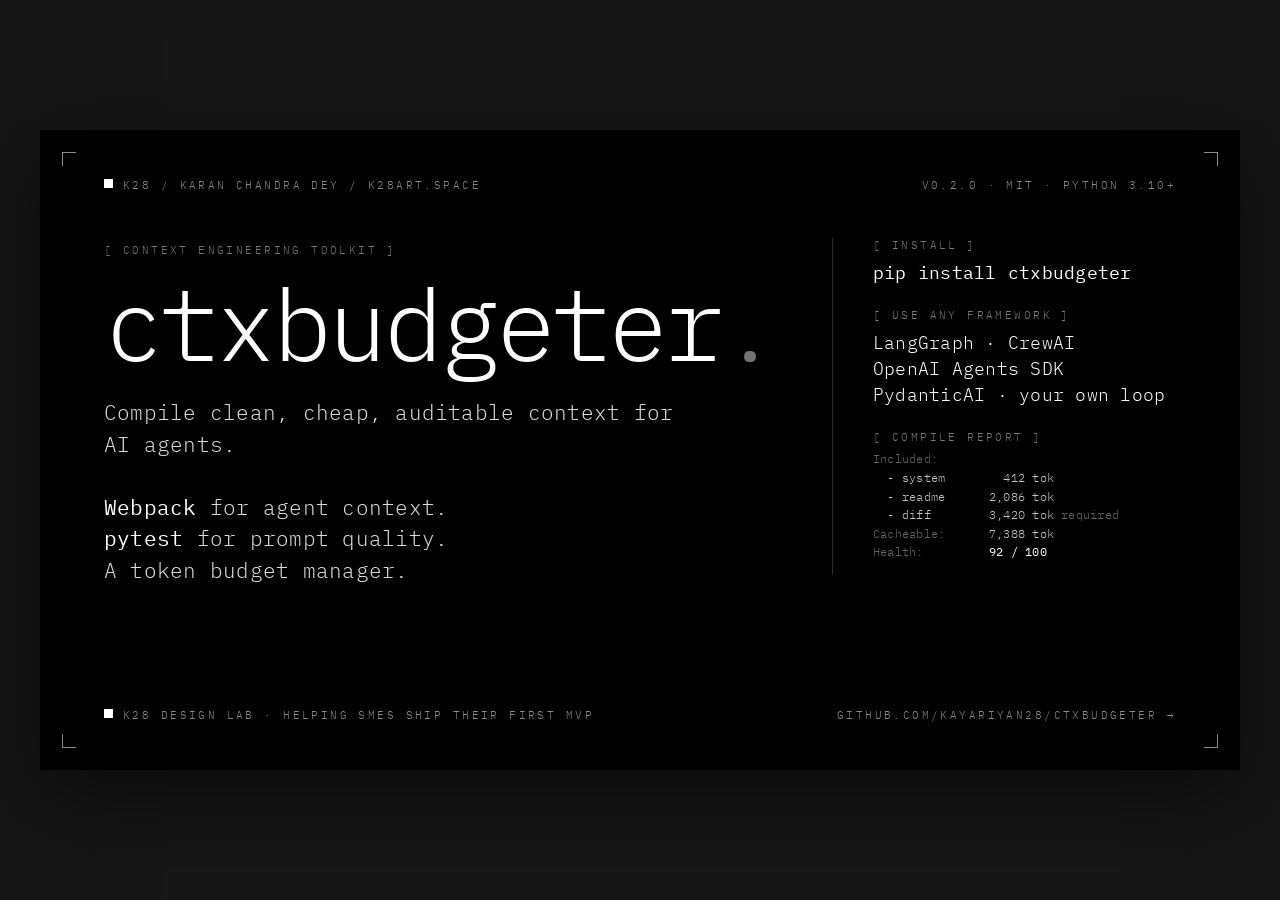
==== docs/banner.html @ b4477564 "docs: add README banner image (1280×640, K28 design)" ====
<!DOCTYPE html>
<html lang="en">
<head>
  <meta charset="UTF-8" />
  <title>ctxbudgeter — README banner (1280×640)</title>
  <link rel="preconnect" href="https://fonts.googleapis.com" />
  <link rel="preconnect" href="https://fonts.gstatic.com" crossorigin />
  <link href="https://fonts.googleapis.com/css2?family=IBM+Plex+Mono:wght@200;300;400;500&display=swap" rel="stylesheet" />
  <style>
    * { box-sizing: border-box; }
    html, body { margin: 0; padding: 0; }
    body {
      background: #161616;
      font-family: 'IBM Plex Mono', monospace;
      font-weight: 300;
      color: #fff;
      display: flex; align-items: center; justify-content: center;
      min-height: 100vh; padding: 40px;
    }

    .card {
      width: 1280px; height: 640px;
      background: #000;
      color: #fff;
      position: relative;
      padding: 56px 64px;
      overflow: hidden;
      box-shadow: 0 24px 80px rgba(0,0,0,0.55);
      letter-spacing: 0.015em;
    }

    .crop { position: absolute; width: 14px; height: 14px; opacity: 0.55; }
    .crop.tl { top: 22px; left: 22px;   border-left: 1px solid #fff; border-top: 1px solid #fff; }
    .crop.tr { top: 22px; right: 22px;  border-right: 1px solid #fff; border-top: 1px solid #fff; }
    .crop.bl { bottom: 22px; left: 22px;  border-left: 1px solid #fff; border-bottom: 1px solid #fff; }
    .crop.br { bottom: 22px; right: 22px; border-right: 1px solid #fff; border-bottom: 1px solid #fff; }

    .marker {
      display: inline-block; width: 9px; height: 9px;
      background: #fff; margin-right: 10px; vertical-align: 1px;
    }

    .header, .footer {
      position: absolute; left: 64px; right: 64px;
      display: flex; justify-content: space-between; align-items: center;
      font-size: 11px; letter-spacing: 0.22em; text-transform: uppercase;
      color: rgba(255,255,255,0.55);
    }
    .header { top: 48px; }
    .footer { bottom: 48px; }

    .body-area {
      position: absolute;
      top: 108px; left: 64px; right: 64px; bottom: 108px;
      display: grid;
      grid-template-columns: 1.35fr 1fr;
      column-gap: 56px;
      align-items: start;
    }

    .label {
      font-size: 11px; letter-spacing: 0.22em; text-transform: uppercase;
      color: rgba(255,255,255,0.48);
    }

    .h0 {
      font-size: 100px; font-weight: 300; line-height: 0.95;
      letter-spacing: -0.04em; margin: 18px 0 0 0;
    }

    .tagline {
      font-size: 21px; line-height: 1.5;
      color: rgba(255,255,255,0.86);
      margin-top: 26px; max-width: 600px;
    }
    .tagline .em { color: #fff; font-weight: 400; }

    .right-col {
      border-left: 1px solid rgba(255,255,255,0.18);
      padding-left: 40px;
      display: flex; flex-direction: column; gap: 22px;
    }
    .field .v { font-size: 18px; line-height: 1.45; color: #fff; margin-top: 8px; }
    .field .v.code { font-family: 'IBM Plex Mono', monospace; font-weight: 400; }

    .preview {
      font-family: 'IBM Plex Mono', monospace;
      font-size: 12px; line-height: 1.55;
      color: rgba(255,255,255,0.78);
      white-space: pre; margin-top: 6px;
    }
    .preview .ok { color: #fff; font-weight: 400; }
    .preview .dim { color: rgba(255,255,255,0.4); }

    @media print { body { background: #fff; padding: 0; min-height: 0; } .card { box-shadow: none; } }
  </style>
</head>
<body>

<section class="card">
  <span class="crop tl"></span><span class="crop tr"></span>
  <span class="crop bl"></span><span class="crop br"></span>

  <div class="header">
    <span><span class="marker"></span>K28  /  KARAN CHANDRA DEY  /  k28art.space</span>
    <span>V0.2.0  ·  MIT  ·  PYTHON 3.10+</span>
  </div>

  <div class="body-area">
    <div>
      <span class="label">[ CONTEXT ENGINEERING TOOLKIT ]</span>
      <h1 class="h0">ctxbudgeter<span style="opacity: 0.45">.</span></h1>
      <p class="tagline">
        Compile clean, cheap, auditable context for AI agents.<br/><br/>
        <span class="em">Webpack</span> for agent context.<br/>
        <span class="em">pytest</span> for prompt quality.<br/>
        A token budget manager.
      </p>
    </div>

    <div class="right-col">
      <div class="field">
        <div class="label">[ INSTALL ]</div>
        <div class="v code">pip install ctxbudgeter</div>
      </div>

      <div class="field">
        <div class="label">[ USE ANY FRAMEWORK ]</div>
        <div class="v">LangGraph  ·  CrewAI<br/>OpenAI Agents SDK<br/>PydanticAI  ·  your own loop</div>
      </div>

      <div class="field">
        <div class="label">[ COMPILE REPORT ]</div>
<pre class="preview"><span class="dim">Included:</span>
  - system        412 tok
  - readme      2,086 tok
  - diff        3,420 tok <span class="dim">required</span>
<span class="dim">Cacheable:</span>      7,388 tok
<span class="dim">Health:</span>         <span class="ok">92 / 100</span></pre>
      </div>
    </div>
  </div>

  <div class="footer">
    <span><span class="marker"></span>K28 DESIGN LAB  ·  HELPING SMEs SHIP THEIR FIRST MVP</span>
    <span>GITHUB.COM/KAYARIYAN28/CTXBUDGETER  →</span>
  </div>
</section>

</body>
</html>
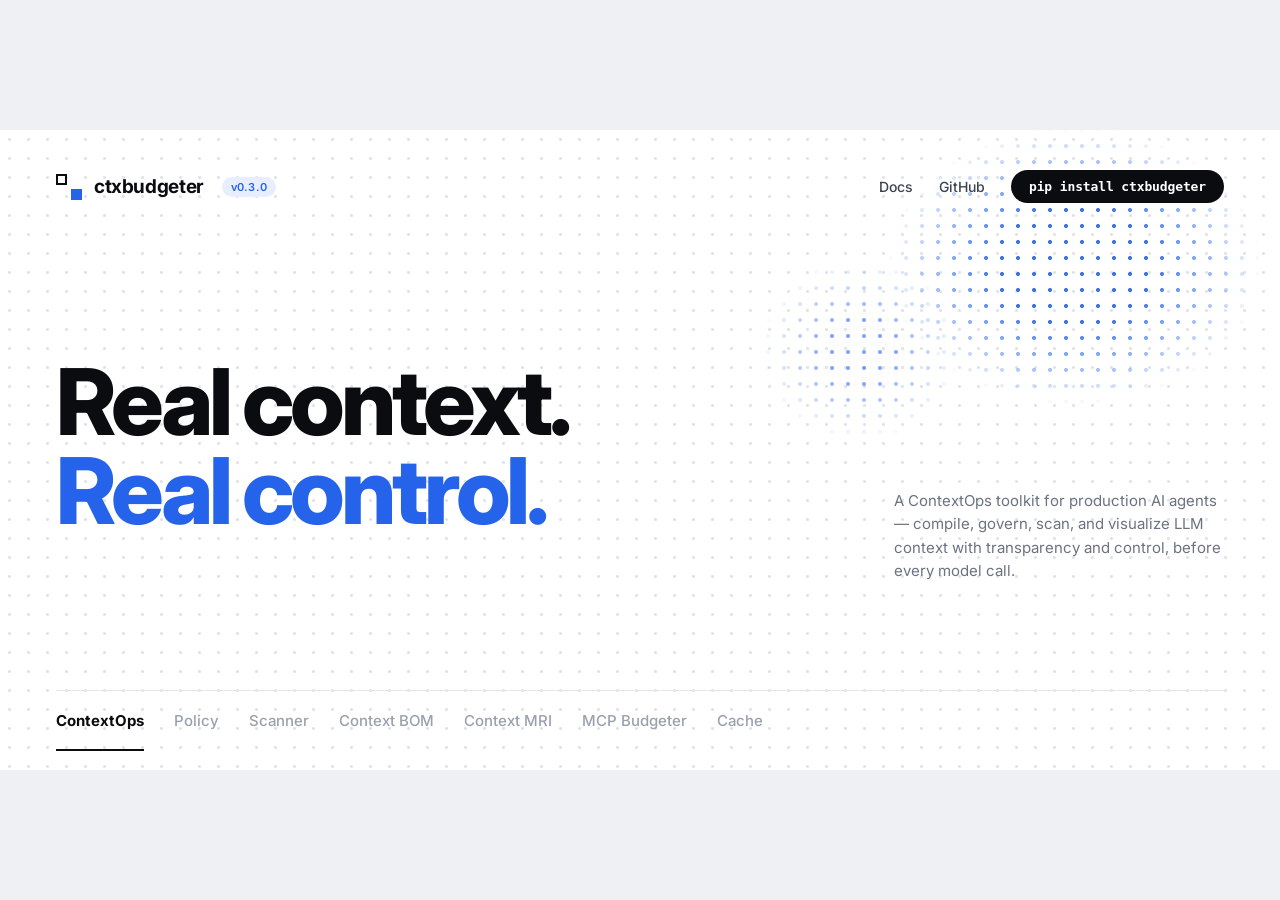
==== commit 6553805d: "docs: redesign README banner (light/ContextOps); ci: bump setup-python v5->v6" ====
--- a/docs/banner.html
+++ b/docs/banner.html
@@ -1,151 +1,138 @@
 <!DOCTYPE html>
 <html lang="en">
 <head>
-  <meta charset="UTF-8" />
-  <title>ctxbudgeter — README banner (1280×640)</title>
-  <link rel="preconnect" href="https://fonts.googleapis.com" />
-  <link rel="preconnect" href="https://fonts.gstatic.com" crossorigin />
-  <link href="https://fonts.googleapis.com/css2?family=IBM+Plex+Mono:wght@200;300;400;500&display=swap" rel="stylesheet" />
-  <style>
-    * { box-sizing: border-box; }
-    html, body { margin: 0; padding: 0; }
-    body {
-      background: #161616;
-      font-family: 'IBM Plex Mono', monospace;
-      font-weight: 300;
-      color: #fff;
-      display: flex; align-items: center; justify-content: center;
-      min-height: 100vh; padding: 40px;
-    }
+<meta charset="utf-8" />
+<title>ctxbudgeter — banner</title>
+<link rel="preconnect" href="https://fonts.googleapis.com" />
+<link rel="preconnect" href="https://fonts.gstatic.com" crossorigin />
+<link href="https://fonts.googleapis.com/css2?family=Inter:wght@400;500;600;700;800&display=swap" rel="stylesheet" />
+<style>
+  * { box-sizing: border-box; margin: 0; padding: 0; }
+  body {
+    font-family: "Inter", system-ui, -apple-system, sans-serif;
+    background: #eef0f3;
+    display: flex; align-items: center; justify-content: center;
+    min-height: 100vh;
+  }
+  .banner {
+    position: relative;
+    width: 1280px; height: 640px;
+    background: #ffffff;
+    overflow: hidden;
+    color: #0a0c10;
+  }
+  /* faint dot grid across the whole hero */
+  .banner::before {
+    content: "";
+    position: absolute; inset: 0;
+    background-image: radial-gradient(circle, #d3d8e0 1.25px, transparent 1.7px);
+    background-size: 19px 19px;
+    opacity: 0.7;
+  }
+  /* blue dotted halftone blob, upper-right — echoes the reference */
+  .halftone {
+    position: absolute;
+    top: -40px; right: -30px;
+    width: 620px; height: 420px;
+    background-image: radial-gradient(circle, #2563eb 1.7px, transparent 2.3px);
+    background-size: 16px 16px;
+    -webkit-mask-image: radial-gradient(ellipse 42% 46% at 62% 42%, #000 0%, #000 30%, rgba(0,0,0,0.5) 52%, transparent 72%);
+            mask-image: radial-gradient(ellipse 42% 46% at 62% 42%, #000 0%, #000 30%, rgba(0,0,0,0.5) 52%, transparent 72%);
+    opacity: 0.9;
+  }
+  .halftone.two {
+    top: 70px; right: 240px; width: 360px; height: 300px;
+    -webkit-mask-image: radial-gradient(ellipse 40% 44% at 50% 50%, #000 0%, #000 24%, rgba(0,0,0,0.4) 50%, transparent 70%);
+            mask-image: radial-gradient(ellipse 40% 44% at 50% 50%, #000 0%, #000 24%, rgba(0,0,0,0.4) 50%, transparent 70%);
+    opacity: 0.55;
+  }
 
-    .card {
-      width: 1280px; height: 640px;
-      background: #000;
-      color: #fff;
-      position: relative;
-      padding: 56px 64px;
-      overflow: hidden;
-      box-shadow: 0 24px 80px rgba(0,0,0,0.55);
-      letter-spacing: 0.015em;
-    }
+  .content { position: relative; z-index: 2; height: 100%; padding: 40px 56px; display: flex; flex-direction: column; }
 
-    .crop { position: absolute; width: 14px; height: 14px; opacity: 0.55; }
-    .crop.tl { top: 22px; left: 22px;   border-left: 1px solid #fff; border-top: 1px solid #fff; }
-    .crop.tr { top: 22px; right: 22px;  border-right: 1px solid #fff; border-top: 1px solid #fff; }
-    .crop.bl { bottom: 22px; left: 22px;  border-left: 1px solid #fff; border-bottom: 1px solid #fff; }
-    .crop.br { bottom: 22px; right: 22px; border-right: 1px solid #fff; border-bottom: 1px solid #fff; }
+  /* nav */
+  nav { display: flex; align-items: center; justify-content: space-between; }
+  .brand { display: flex; align-items: center; gap: 12px; }
+  .mark {
+    width: 26px; height: 26px; position: relative; display: inline-block;
+  }
+  .mark i { position: absolute; width: 11px; height: 11px; border: 2px solid #0a0c10; }
+  .mark i:nth-child(1) { top: 0; left: 0; }
+  .mark i:nth-child(2) { bottom: 0; right: 0; background: #2563eb; border-color: #2563eb; }
+  .wordmark { font-weight: 700; font-size: 19px; letter-spacing: -0.02em; }
+  .vchip {
+    margin-left: 6px; font-size: 11px; font-weight: 600; color: #2563eb;
+    background: #e8eeff; border-radius: 999px; padding: 3px 9px; letter-spacing: 0.02em;
+  }
+  .nav-right { display: flex; align-items: center; gap: 26px; font-size: 14px; font-weight: 500; color: #3b4250; }
+  .nav-right a { color: #3b4250; text-decoration: none; }
+  .pill {
+    background: #0a0c10; color: #fff; border-radius: 999px;
+    padding: 9px 18px; font-size: 13px; font-weight: 600;
+    font-family: ui-monospace, "SF Mono", Menlo, monospace; letter-spacing: -0.01em;
+  }
 
-    .marker {
-      display: inline-block; width: 9px; height: 9px;
-      background: #fff; margin-right: 10px; vertical-align: 1px;
-    }
+  /* hero */
+  .hero { flex: 1; display: flex; align-items: center; }
+  .hero-left { max-width: 760px; }
+  .h1 {
+    font-size: 92px; font-weight: 800; line-height: 0.96; letter-spacing: -0.045em;
+  }
+  .h1 .blue { color: #2563eb; }
+  .sub {
+    position: absolute; right: 56px; bottom: 188px;
+    max-width: 330px; font-size: 15px; line-height: 1.55; color: #6b7280; font-weight: 400;
+  }
 
-    .header, .footer {
-      position: absolute; left: 64px; right: 64px;
-      display: flex; justify-content: space-between; align-items: center;
-      font-size: 11px; letter-spacing: 0.22em; text-transform: uppercase;
-      color: rgba(255,255,255,0.55);
-    }
-    .header { top: 48px; }
-    .footer { bottom: 48px; }
-
-    .body-area {
-      position: absolute;
-      top: 108px; left: 64px; right: 64px; bottom: 108px;
-      display: grid;
-      grid-template-columns: 1.35fr 1fr;
-      column-gap: 56px;
-      align-items: start;
-    }
-
-    .label {
-      font-size: 11px; letter-spacing: 0.22em; text-transform: uppercase;
-      color: rgba(255,255,255,0.48);
-    }
-
-    .h0 {
-      font-size: 100px; font-weight: 300; line-height: 0.95;
-      letter-spacing: -0.04em; margin: 18px 0 0 0;
-    }
-
-    .tagline {
-      font-size: 21px; line-height: 1.5;
-      color: rgba(255,255,255,0.86);
-      margin-top: 26px; max-width: 600px;
-    }
-    .tagline .em { color: #fff; font-weight: 400; }
-
-    .right-col {
-      border-left: 1px solid rgba(255,255,255,0.18);
-      padding-left: 40px;
-      display: flex; flex-direction: column; gap: 22px;
-    }
-    .field .v { font-size: 18px; line-height: 1.45; color: #fff; margin-top: 8px; }
-    .field .v.code { font-family: 'IBM Plex Mono', monospace; font-weight: 400; }
-
-    .preview {
-      font-family: 'IBM Plex Mono', monospace;
-      font-size: 12px; line-height: 1.55;
-      color: rgba(255,255,255,0.78);
-      white-space: pre; margin-top: 6px;
-    }
-    .preview .ok { color: #fff; font-weight: 400; }
-    .preview .dim { color: rgba(255,255,255,0.4); }
-
-    @media print { body { background: #fff; padding: 0; min-height: 0; } .card { box-shadow: none; } }
-  </style>
+  /* tabs */
+  .tabs {
+    display: flex; align-items: center; gap: 30px;
+    border-top: 1px solid #e3e6ea; padding-top: 20px;
+    font-size: 15px; font-weight: 500; color: #9aa1ad;
+  }
+  .tabs .active { color: #0a0c10; font-weight: 700; position: relative; }
+  .tabs .active::after {
+    content: ""; position: absolute; left: 0; bottom: -21px; height: 2px; width: 100%; background: #0a0c10;
+  }
+</style>
 </head>
 <body>
+<div class="banner">
+  <div class="halftone"></div>
+  <div class="halftone two"></div>
+  <div class="content">
+    <nav>
+      <div class="brand">
+        <span class="mark"><i></i><i></i></span>
+        <span class="wordmark">ctxbudgeter</span>
+        <span class="vchip">v0.3.0</span>
+      </div>
+      <div class="nav-right">
+        <a>Docs</a>
+        <a>GitHub</a>
+        <span class="pill">pip install ctxbudgeter</span>
+      </div>
+    </nav>
 
-<section class="card">
-  <span class="crop tl"></span><span class="crop tr"></span>
-  <span class="crop bl"></span><span class="crop br"></span>
-
-  <div class="header">
-    <span><span class="marker"></span>K28  /  KARAN CHANDRA DEY  /  k28art.space</span>
-    <span>V0.2.0  ·  MIT  ·  PYTHON 3.10+</span>
-  </div>
-
-  <div class="body-area">
-    <div>
-      <span class="label">[ CONTEXT ENGINEERING TOOLKIT ]</span>
-      <h1 class="h0">ctxbudgeter<span style="opacity: 0.45">.</span></h1>
-      <p class="tagline">
-        Compile clean, cheap, auditable context for AI agents.<br/><br/>
-        <span class="em">Webpack</span> for agent context.<br/>
-        <span class="em">pytest</span> for prompt quality.<br/>
-        A token budget manager.
-      </p>
+    <div class="hero">
+      <div class="hero-left">
+        <div class="h1">Real context.<br/><span class="blue">Real control.</span></div>
+      </div>
+      <div class="sub">
+        A ContextOps toolkit for production AI agents — compile, govern, scan, and
+        visualize LLM context with transparency and control, before every model call.
+      </div>
     </div>
 
-    <div class="right-col">
-      <div class="field">
-        <div class="label">[ INSTALL ]</div>
-        <div class="v code">pip install ctxbudgeter</div>
-      </div>
-
-      <div class="field">
-        <div class="label">[ USE ANY FRAMEWORK ]</div>
-        <div class="v">LangGraph  ·  CrewAI<br/>OpenAI Agents SDK<br/>PydanticAI  ·  your own loop</div>
-      </div>
-
-      <div class="field">
-        <div class="label">[ COMPILE REPORT ]</div>
-<pre class="preview"><span class="dim">Included:</span>
-  - system        412 tok
-  - readme      2,086 tok
-  - diff        3,420 tok <span class="dim">required</span>
-<span class="dim">Cacheable:</span>      7,388 tok
-<span class="dim">Health:</span>         <span class="ok">92 / 100</span></pre>
-      </div>
+    <div class="tabs">
+      <span class="active">ContextOps</span>
+      <span>Policy</span>
+      <span>Scanner</span>
+      <span>Context BOM</span>
+      <span>Context MRI</span>
+      <span>MCP Budgeter</span>
+      <span>Cache</span>
     </div>
   </div>
-
-  <div class="footer">
-    <span><span class="marker"></span>K28 DESIGN LAB  ·  HELPING SMEs SHIP THEIR FIRST MVP</span>
-    <span>GITHUB.COM/KAYARIYAN28/CTXBUDGETER  →</span>
-  </div>
-</section>
-
+</div>
 </body>
 </html>
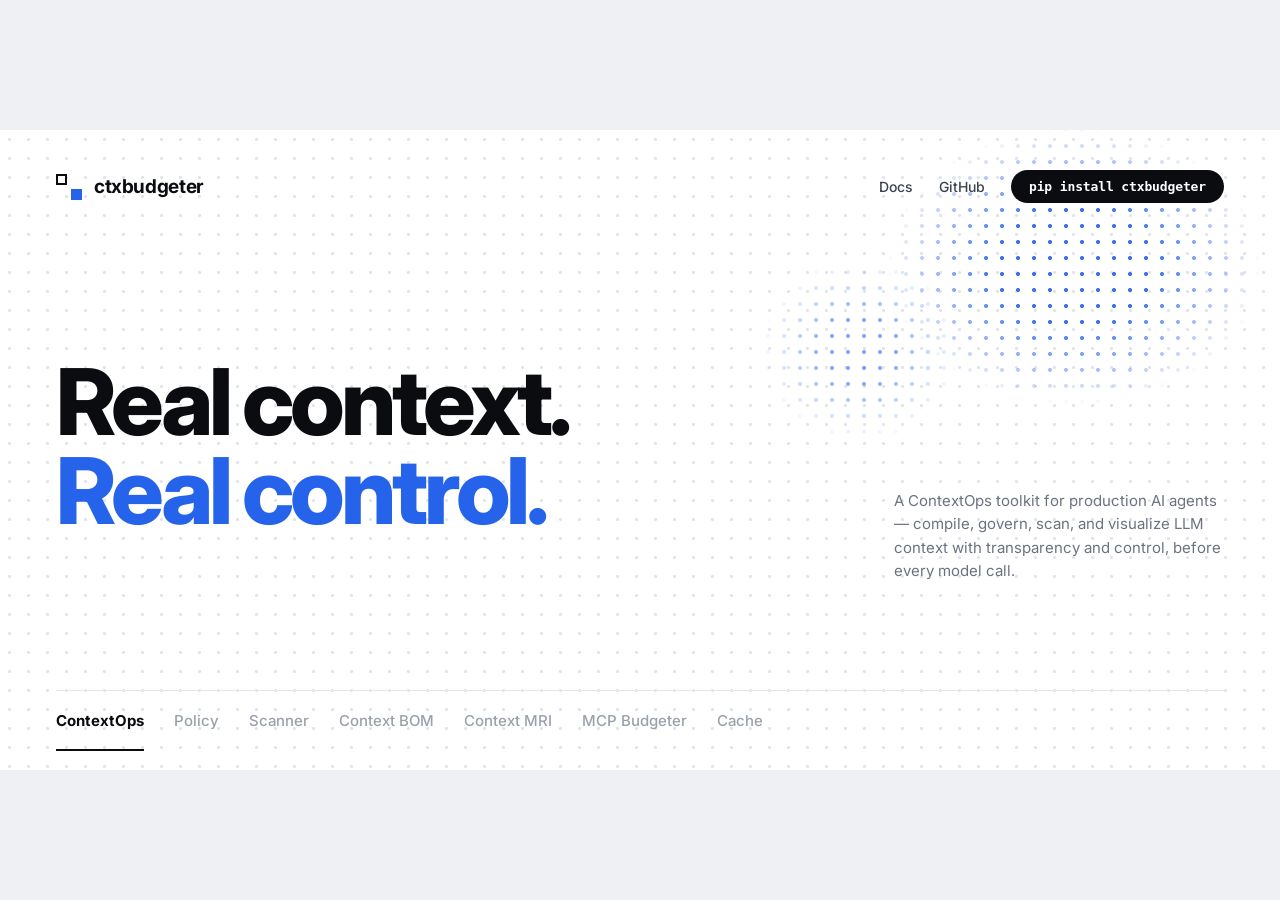
==== commit 25d8280f: "docs: document the full CLI, record 0.3.1, drop the banner version chip The README advertised 5 of t" ====
--- a/docs/banner.html
+++ b/docs/banner.html
@@ -104,7 +104,6 @@
       <div class="brand">
         <span class="mark"><i></i><i></i></span>
         <span class="wordmark">ctxbudgeter</span>
-        <span class="vchip">v0.3.0</span>
       </div>
       <div class="nav-right">
         <a>Docs</a>
